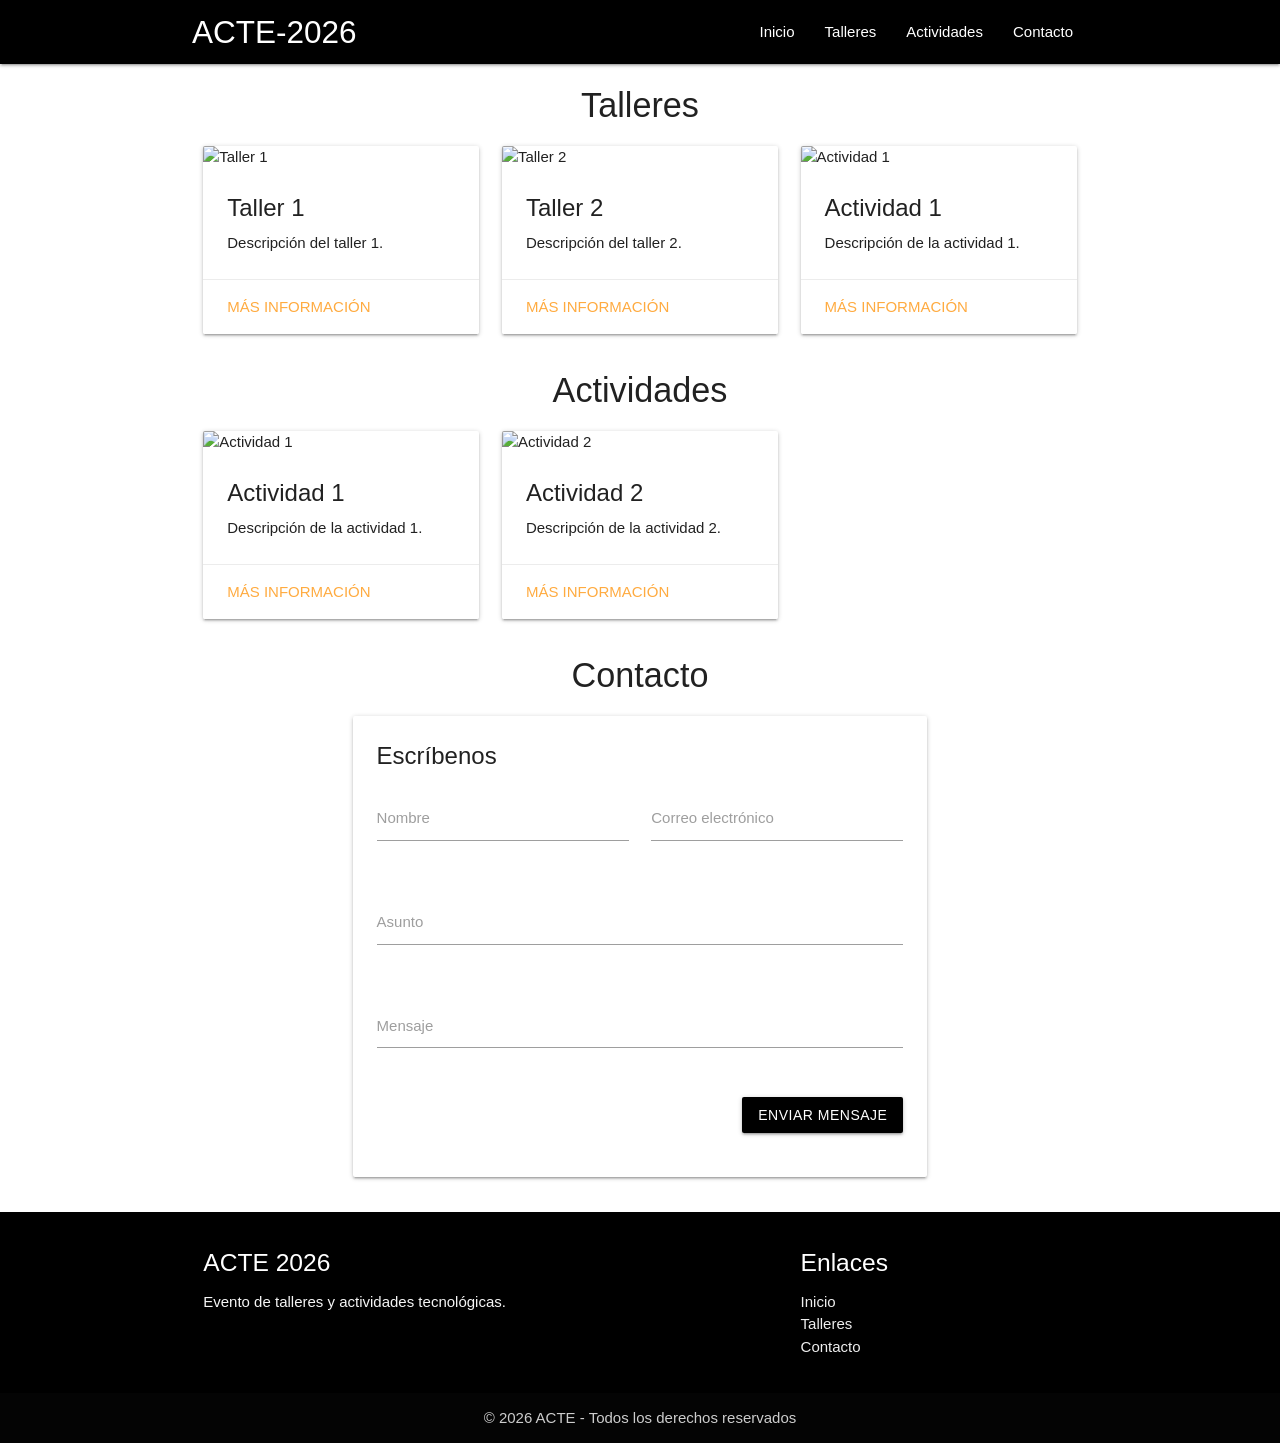
==== index.html @ 0b523ef1 "Falta Responsive" ====
<!DOCTYPE html>
<html lang="en">

<head>
    <meta charset="UTF-8">
    <meta name="viewport" content="width=device-width, initial-scale=1.0">
    <title>SitioWeb - ACTE-2026</title>

    <link rel="stylesheet" href="https://cdnjs.cloudflare.com/ajax/libs/materialize/1.0.0/css/materialize.min.css">
    <link href="https://fonts.googleapis.com/icon?family=Material+Icons" rel="stylesheet">

</head>

<body>
    <header>
        <nav>
            <div class="nav-wrapper black">
                <div class="container">
                    <a href="#" class="brand-logo">ACTE-2026</a>

                    <!-- Botón hamburguesa -->
                    <a href="#" data-target="mobile-demo" class="sidenav-trigger">
                        <i class="material-icons">menu</i>
                    </a>

                    <!-- Menú escritorio -->
                    <ul class="right hide-on-med-and-down">
                        <li><a href="#">Inicio</a></li>
                        <li><a href="#talleres">Talleres</a></li>
                        <li><a href="#actividades">Actividades</a></li>
                        <li><a href="#contacto">Contacto</a></li>
                    </ul>
                </div>
            </div>
        </nav>

        <!-- Menú hamburguesa (mobile) -->
        <ul class="sidenav" id="mobile-demo">
            <li><a href="#">Inicio</a></li>
            <li><a href="#talleres">Talleres</a></li>
            <li><a href="#actividades">Actividades</a></li>
            <li><a href="#contacto">Contacto</a></li>
        </ul>
    </header>

    <main>
        <section class="container" id="talleres">
            <h4 class="center-align">Talleres</h4>

            <div class="row">

                <div class="col s12 m6 l4">
                    <div class="card hoverable">
                        <div class="card-image">
                            <img src="https://via.placeholder.com/300x200?text=Taller+1" alt="Taller 1">
                        </div>
                        <div class="card-content">
                            <span class="card-title">Taller 1</span>
                            <p>Descripción del taller 1.</p>
                        </div>
                        <div class="card-action">
                            <a href="#">Más información</a>
                        </div>
                    </div>
                </div>

                <div class="col s12 m6 l4">
                    <div class="card hoverable">
                        <div class="card-image">
                            <img src="https://via.placeholder.com/300x200?text=Taller+2" alt="Taller 2">
                        </div>
                        <div class="card-content">
                            <span class="card-title">Taller 2</span>
                            <p>Descripción del taller 2.</p>
                        </div>
                        <div class="card-action">
                            <a href="#">Más información</a>
                        </div>
                    </div>
                </div>

                <div class="col s12 m6 l4">
                    <div class="card hoverable">
                        <div class="card-image">
                            <img src="https://via.placeholder.com/300x200?text=Actividad+1" alt="Actividad 1">
                        </div>
                        <div class="card-content">
                            <span class="card-title">Actividad 1</span>
                            <p>Descripción de la actividad 1.</p>
                        </div>
                        <div class="card-action">
                            <a href="#">Más información</a>
                        </div>
                    </div>
                </div>
            </div>
        </section>
        <section class="container" id="actividades">
            <h4 class="center-align">Actividades</h4>

            <div class="row">

                <div class="col s12 m6 l4">
                    <div class="card hoverable">
                        <div class="card-image">
                            <img src="https://via.placeholder.com/300x200?text=Actividad+1" alt="Actividad 1">
                        </div>
                        <div class="card-content">
                            <span class="card-title">Actividad 1</span>
                            <p>Descripción de la actividad 1.</p>
                        </div>
                        <div class="card-action">
                            <a href="#">Más información</a>
                        </div>
                    </div>
                </div>

                <div class="col s12 m6 l4">
                    <div class="card hoverable">
                        <div class="card-image">
                            <img src="https://via.placeholder.com/300x200?text=Actividad+2" alt="Actividad 2">
                        </div>
                        <div class="card-content">
                            <span class="card-title">Actividad 2</span>
                            <p>Descripción de la actividad 2.</p>
                        </div>
                        <div class="card-action">
                            <a href="#">Más información</a>
                        </div>
                    </div>
                </div>
            </div>
        </section>
        <section class="container" id="contacto">
            <h4 class="center-align">Contacto</h4>

            <div class="row">
                <div class="col s12 m8 offset-m2">
                    <div class="card">
                        <div class="card-content">
                            <span class="card-title">Escríbenos</span>
                            <form action="#" method="post">
                                <div class="row">
                                    <div class="input-field col s12 m6">
                                        <input id="nombre" type="text" class="validate" required>
                                        <label for="nombre">Nombre</label>
                                    </div>
                                    <div class="input-field col s12 m6">
                                        <input id="email" type="email" class="validate" required>
                                        <label for="email">Correo electrónico</label>
                                    </div>
                                </div>
                                <div class="row">
                                    <div class="input-field col s12">
                                        <input id="asunto" type="text" class="validate">
                                        <label for="asunto">Asunto</label>
                                    </div>
                                </div>
                                <div class="row">
                                    <div class="input-field col s12">
                                        <textarea id="mensaje" class="materialize-textarea" required></textarea>
                                        <label for="mensaje">Mensaje</label>
                                    </div>
                                </div>
                                <div class="row">
                                    <div class="col s12 right-align">
                                        <button class="btn black" type="submit">Enviar mensaje</button>
                                    </div>
                                </div>
                            </form>
                        </div>
                    </div>
                </div>
            </div>
        </section>
    </main>

    <footer class="page-footer black">
        <div class="container">
            <div class="row">
                <div class="col s12 m6">
                    <h5 class="white-text">ACTE 2026</h5>
                    <p class="grey-text text-lighten-4">
                        Evento de talleres y actividades tecnológicas.
                    </p>
                </div>

                <div class="col s12 m4 offset-m2">
                    <h5 class="white-text">Enlaces</h5>
                    <ul>
                        <li><a class="grey-text text-lighten-3" href="#">Inicio</a></li>
                        <li><a class="grey-text text-lighten-3" href="#">Talleres</a></li>
                        <li><a class="grey-text text-lighten-3" href="#">Contacto</a></li>
                    </ul>
                </div>
            </div>
        </div>

        <div class="footer-copyright">
            <div class="container center-align">
                © 2026 ACTE - Todos los derechos reservados
            </div>
        </div>
    </footer>


    <script src="https://cdnjs.cloudflare.com/ajax/libs/materialize/1.0.0/js/materialize.min.js"></script>

    <script>
        document.addEventListener('DOMContentLoaded', function () {

            const elems = document.querySelectorAll('.sidenav');
            const instances = M.Sidenav.init(elems, {
                edge: 'left',
                draggable: true
            });

            const links = document.querySelectorAll('.sidenav a');
            links.forEach(link => {
                link.addEventListener('click', () => {
                    const instance = M.Sidenav.getInstance(document.querySelector('.sidenav'));
                    instance.close();
                });
            });

        });
    </script>

</body>

</html>
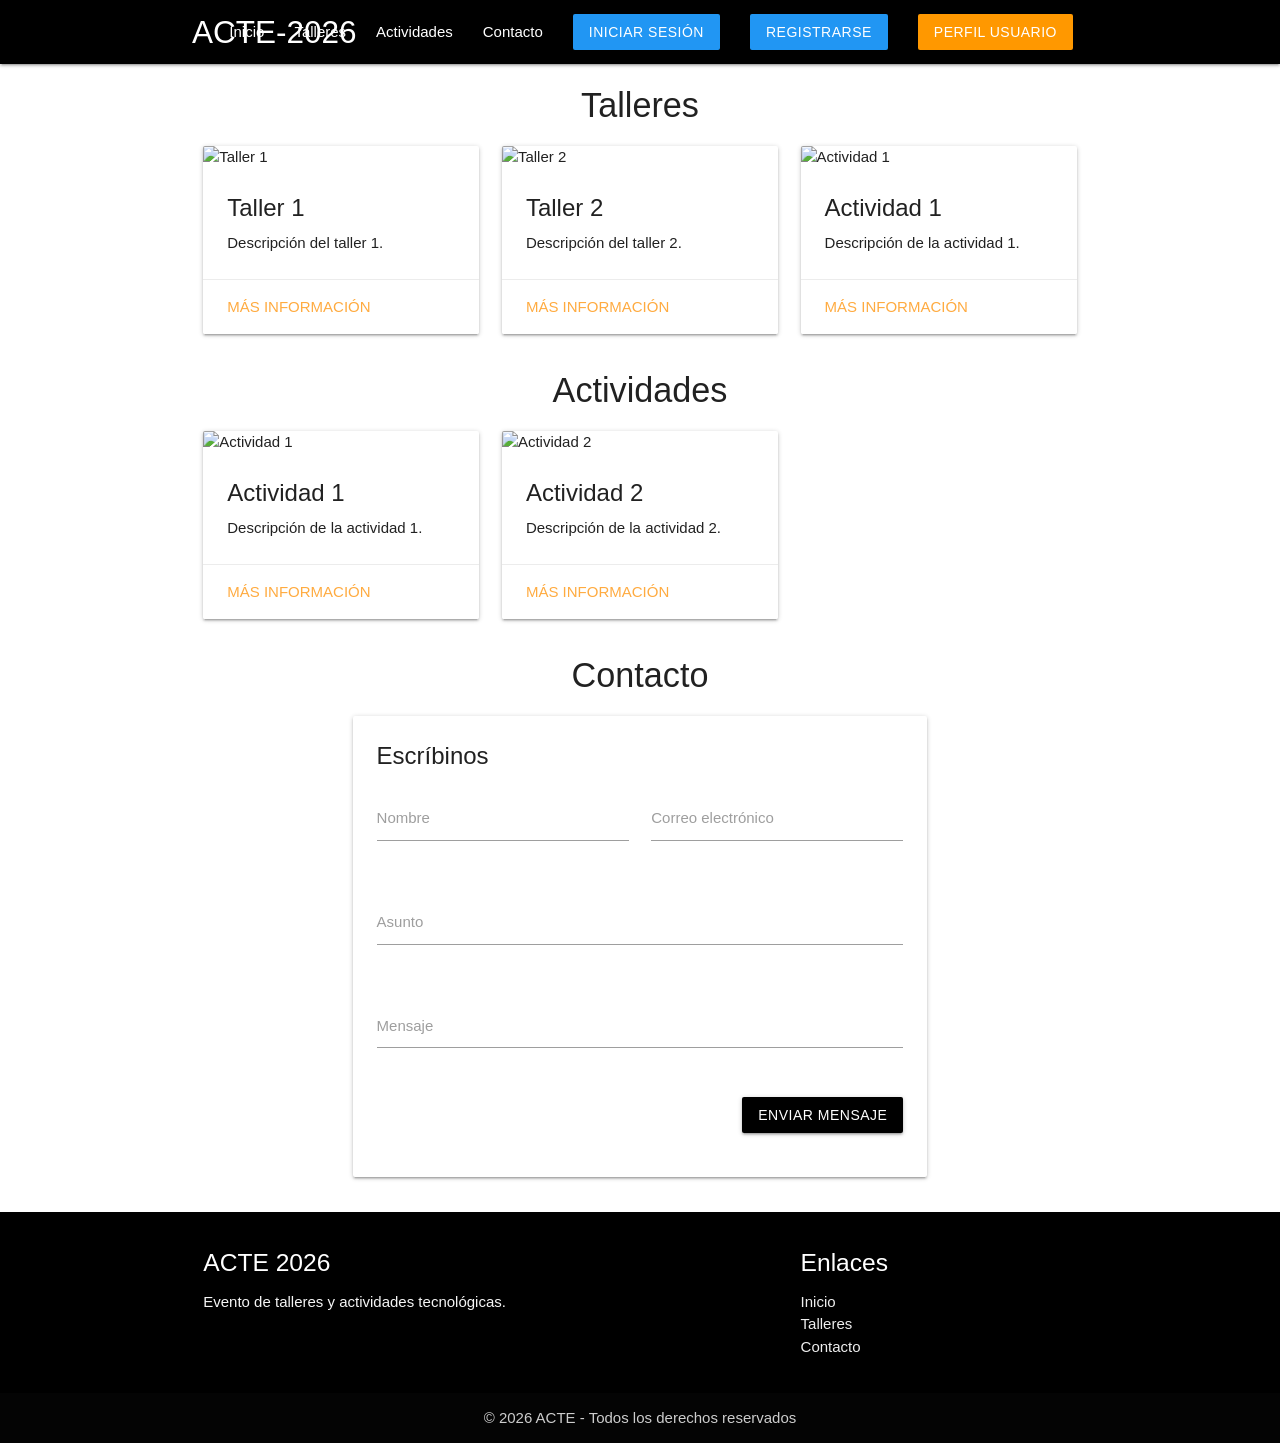
==== commit 791c8723: "Dashboard en proceso" ====
--- a/index.html
+++ b/index.html
@@ -18,33 +18,36 @@
                 <div class="container">
                     <a href="#" class="brand-logo">ACTE-2026</a>
 
-                    <!-- Botón hamburguesa -->
                     <a href="#" data-target="mobile-demo" class="sidenav-trigger">
                         <i class="material-icons">menu</i>
                     </a>
 
-                    <!-- Menú escritorio -->
                     <ul class="right hide-on-med-and-down">
                         <li><a href="#">Inicio</a></li>
                         <li><a href="#talleres">Talleres</a></li>
                         <li><a href="#actividades">Actividades</a></li>
                         <li><a href="#contacto">Contacto</a></li>
+                        <li><a class="waves-effect blue btn" href="pages/login.html">Iniciar Sesión</a></li>
+                        <li><a class="waves-effect blue btn" href="pages/registro.html">Registrarse</a></li>
+                        <li><a class="waves-effect orange btn" href="pages/dashboard.html">Perfil Usuario</a></li>
                     </ul>
                 </div>
             </div>
         </nav>
 
-        <!-- Menú hamburguesa (mobile) -->
         <ul class="sidenav" id="mobile-demo">
             <li><a href="#">Inicio</a></li>
             <li><a href="#talleres">Talleres</a></li>
             <li><a href="#actividades">Actividades</a></li>
             <li><a href="#contacto">Contacto</a></li>
+            <li><a class="waves-effect orange btn" href="pages/dashboard.html">Perfil Usuario</a></li>
+            <li><a class="waves-effect blue btn" href="pages/login.html">Iniciar Sesión</a></li>
+            <li><a class="waves-effect blue btn" href="pages/registro.html">Registrarse</a></li>
         </ul>
     </header>
 
     <main>
-        <section class="container" id="talleres">
+        <div class="container" id="talleres">
             <h4 class="center-align">Talleres</h4>
 
             <div class="row">
@@ -94,8 +97,8 @@
                     </div>
                 </div>
             </div>
-        </section>
-        <section class="container" id="actividades">
+        </div>
+        <div class="container" id="actividades">
             <h4 class="center-align">Actividades</h4>
 
             <div class="row">
@@ -130,15 +133,15 @@
                     </div>
                 </div>
             </div>
-        </section>
-        <section class="container" id="contacto">
+        </div>
+        <div class="container" id="contacto">
             <h4 class="center-align">Contacto</h4>
 
             <div class="row">
                 <div class="col s12 m8 offset-m2">
                     <div class="card">
                         <div class="card-content">
-                            <span class="card-title">Escríbenos</span>
+                            <span class="card-title">Escríbinos</span>
                             <form action="#" method="post">
                                 <div class="row">
                                     <div class="input-field col s12 m6">
@@ -172,7 +175,7 @@
                     </div>
                 </div>
             </div>
-        </section>
+        </div>
     </main>
 
     <footer class="page-footer black">
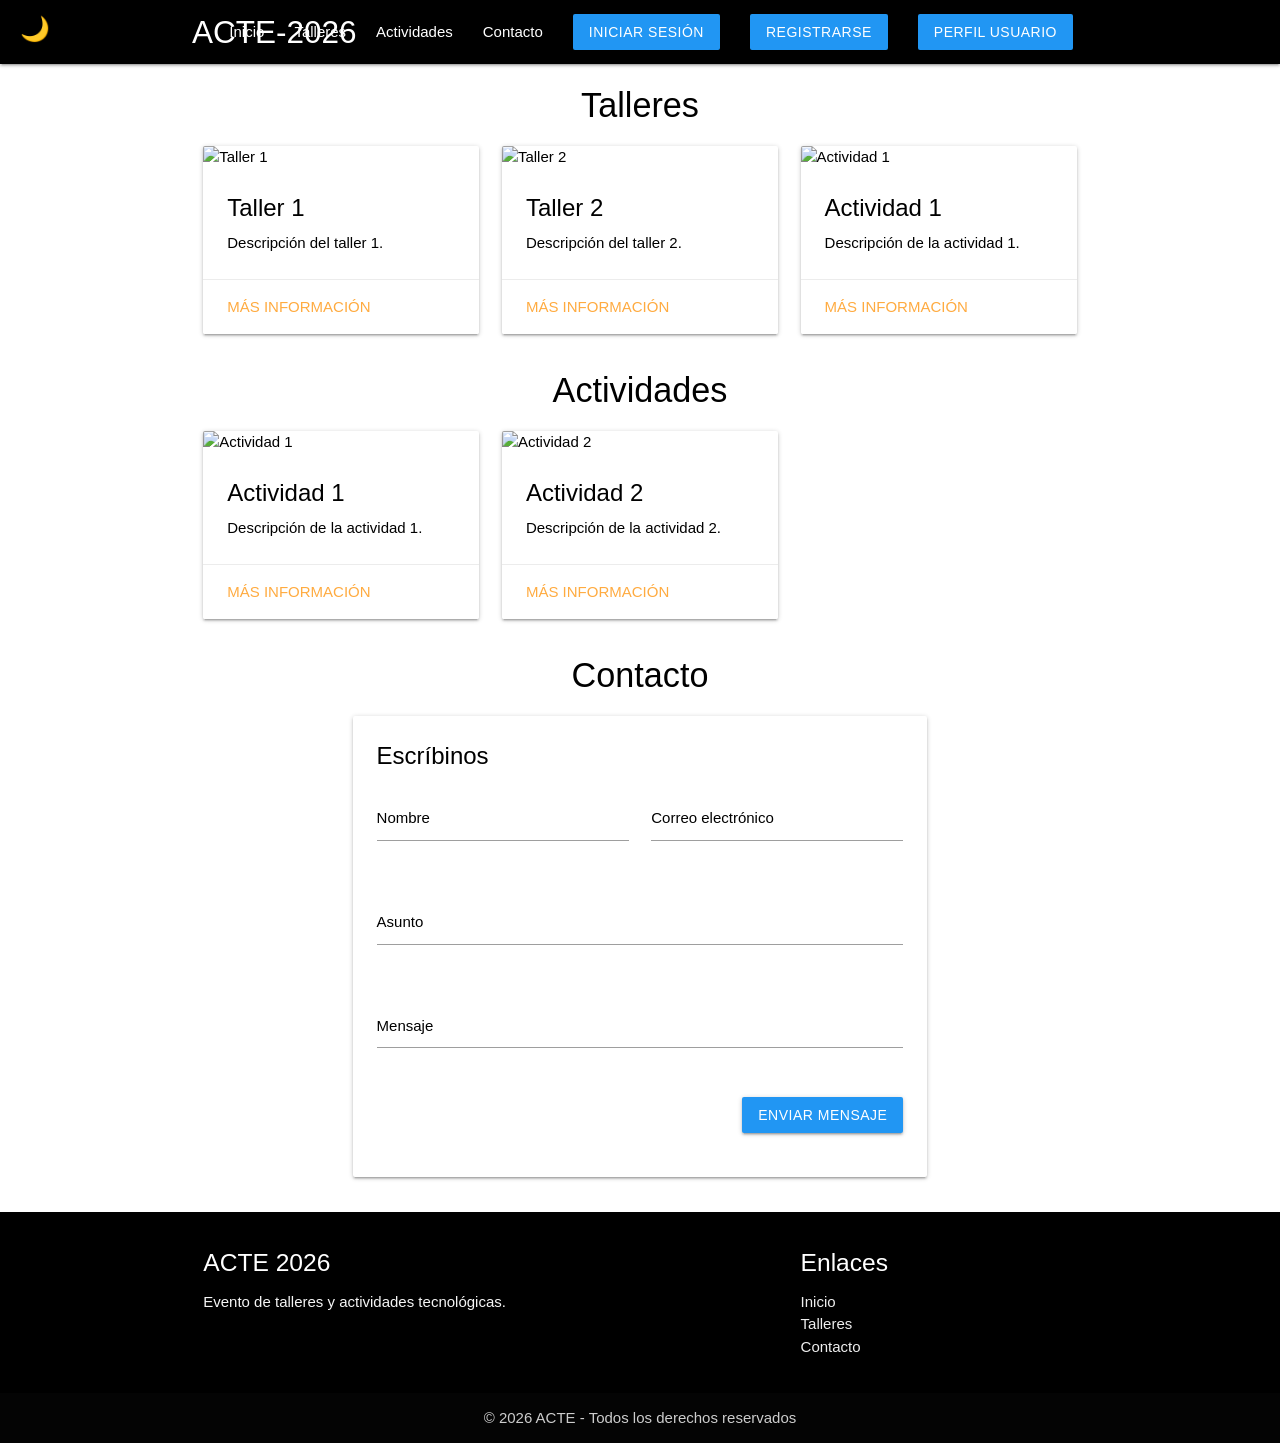
==== commit 06bdb142: "modo oscuro" ====
--- a/index.html
+++ b/index.html
@@ -8,6 +8,7 @@
 
     <link rel="stylesheet" href="https://cdnjs.cloudflare.com/ajax/libs/materialize/1.0.0/css/materialize.min.css">
     <link href="https://fonts.googleapis.com/icon?family=Material+Icons" rel="stylesheet">
+    <link rel="stylesheet" href="css/style.css">
 
 </head>
 
@@ -208,6 +209,7 @@
 
 
     <script src="https://cdnjs.cloudflare.com/ajax/libs/materialize/1.0.0/js/materialize.min.js"></script>
+    <script src="js/main.js"></script>
 
     <script>
         document.addEventListener('DOMContentLoaded', function () {
--- a/css/style.css
+++ b/css/style.css
@@ -0,0 +1,92 @@
+
+/* Variables para modo claro */
+:root {
+    --bg-color: #ffffff;
+    --text-color: #000000;
+    --nav-bg: #000000;
+    --card-bg: #ffffff;
+    --btn-bg: #2196f3;
+}
+
+/* Modo oscuro */
+.dark-mode {
+    --bg-color: #121212;
+    --text-color: #ffffff;
+    --nav-bg: #1e1e1e;
+    --card-bg: #1e1e1e;
+    --btn-bg: #bb86fc;
+}
+
+body {
+    background-color: var(--bg-color);
+    color: var(--text-color);
+    transition: background-color 0.3s, color 0.3s;
+}
+
+nav .nav-wrapper {
+    background-color: var(--nav-bg) !important;
+}
+
+.card {
+    background-color: var(--card-bg) !important;
+    color: var(--text-color) !important;
+}
+
+.btn {
+    background-color: var(--btn-bg) !important;
+}
+
+.card-panel {
+    background-color: var(--card-bg) !important;
+    color: var(--text-color) !important;
+}
+
+.material-icons {
+    color: var(--text-color) !important;
+}
+
+.input-field label {
+    color: var(--text-color) !important;
+}
+
+input[type=text],
+input[type=email],
+input[type=password] {
+    color: var(--text-color) !important;
+    background-color: var(--bg-color) !important;
+}
+
+input[type=text]:focus,
+input[type=email]:focus,
+input[type=password]:focus {
+    border-bottom-color: var(--btn-bg) !important;
+    box-shadow: 0 1px 0 0 var(--btn-bg) !important;
+}
+
+.toggle-btn {
+    background: rgba(0, 0, 0, 0.1);
+    border: none;
+    color: var(--text-color);
+    font-size: 24px;
+    cursor: pointer;
+    margin-left: 10px;
+    padding: 10px;
+    border-radius: 50%;
+    transition: background-color 0.3s, color 0.3s;
+}
+
+.dark-mode .toggle-btn {
+    background: rgba(255, 255, 255, 0.1);
+}
+
+.toggle-btn:hover {
+    background: rgba(0, 0, 0, 0.2);
+}
+
+.dark-mode .toggle-btn:hover {
+    background: rgba(255, 255, 255, 0.2);
+}
+
+#scroll{
+    scroll-behavior: smooth;
+}
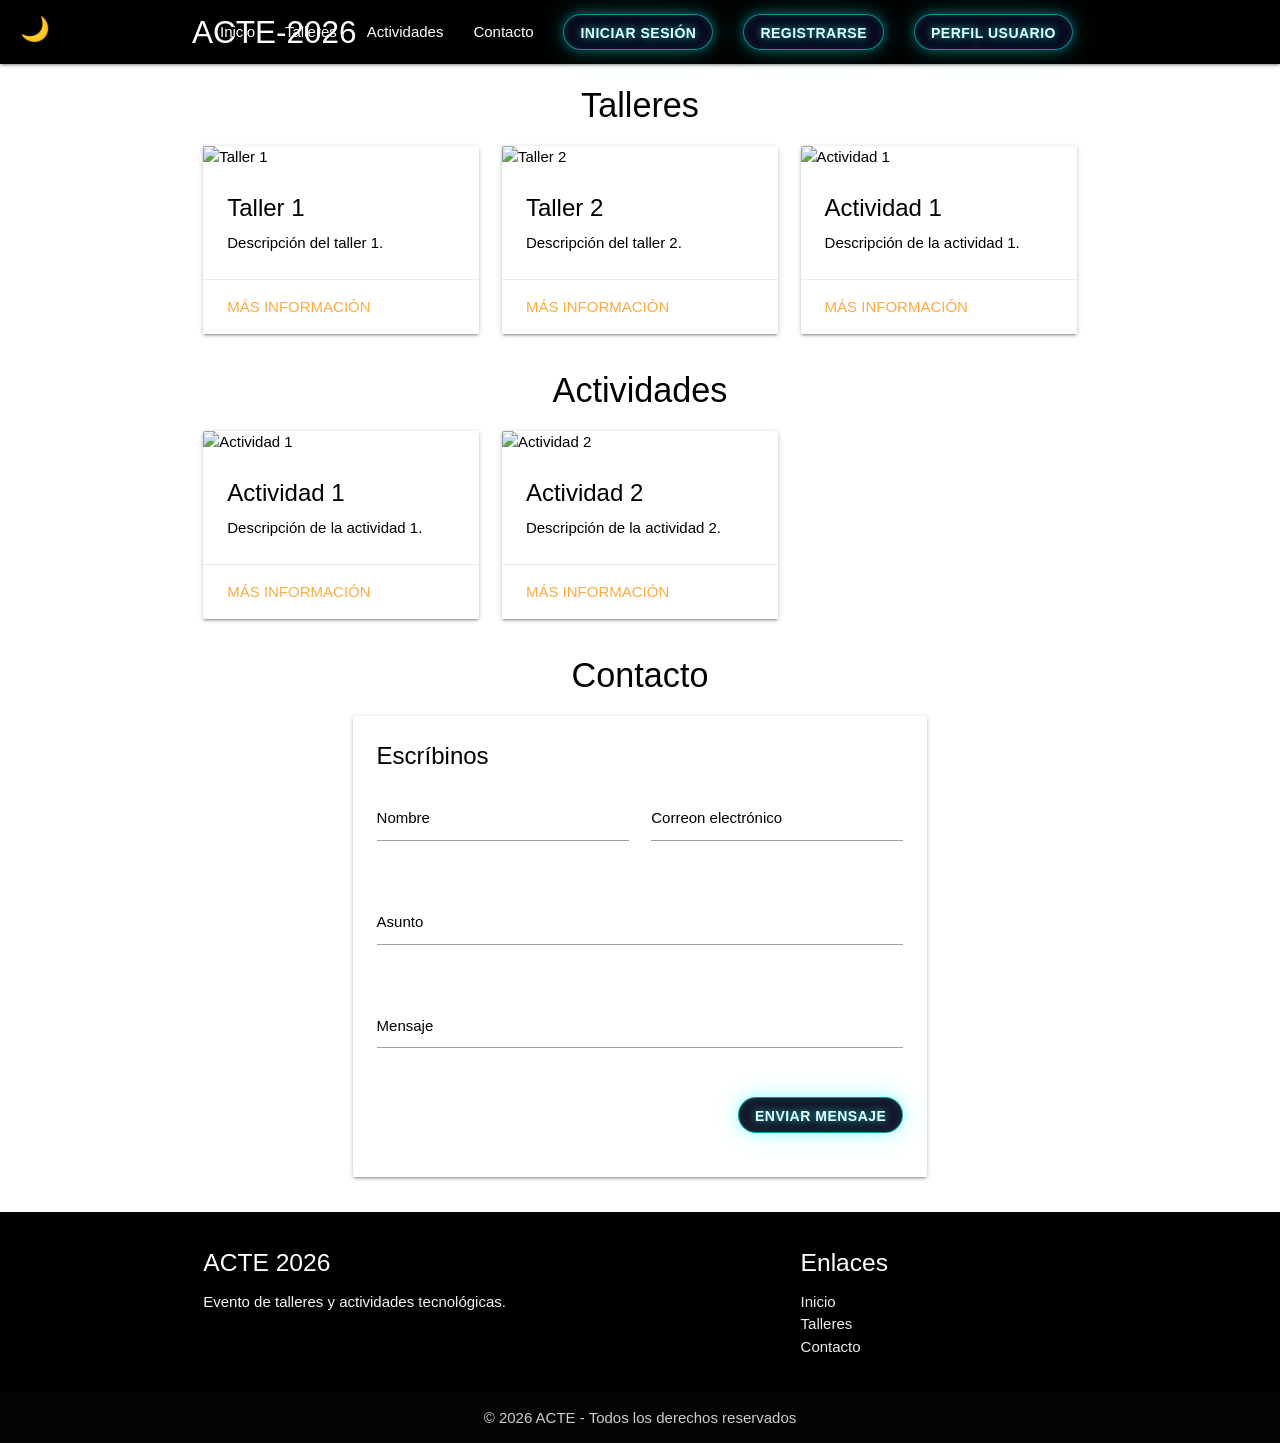
==== commit 19191feb: "|" ====
--- a/index.html
+++ b/index.html
@@ -28,9 +28,9 @@
                         <li><a href="#talleres">Talleres</a></li>
                         <li><a href="#actividades">Actividades</a></li>
                         <li><a href="#contacto">Contacto</a></li>
-                        <li><a class="waves-effect blue btn" href="pages/login.html">Iniciar Sesión</a></li>
-                        <li><a class="waves-effect blue btn" href="pages/registro.html">Registrarse</a></li>
-                        <li><a class="waves-effect orange btn" href="pages/dashboard.html">Perfil Usuario</a></li>
+                        <li><a class="waves-effect blue btn neon-btn" href="pages/login.html">Iniciar Sesión</a></li>
+                        <li><a class="waves-effect blue btn neon-btn" href="pages/registro.html">Registrarse</a></li>
+                        <li><a class="waves-effect orange btn neon-btn" href="pages/dashboard.php">Perfil Usuario</a></li>
                     </ul>
                 </div>
             </div>
@@ -41,9 +41,9 @@
             <li><a href="#talleres">Talleres</a></li>
             <li><a href="#actividades">Actividades</a></li>
             <li><a href="#contacto">Contacto</a></li>
-            <li><a class="waves-effect orange btn" href="pages/dashboard.html">Perfil Usuario</a></li>
-            <li><a class="waves-effect blue btn" href="pages/login.html">Iniciar Sesión</a></li>
-            <li><a class="waves-effect blue btn" href="pages/registro.html">Registrarse</a></li>
+            <li><a class="waves-effect orange btn neon-btn" href="pages/dashboard.php">Perfil Usuario</a></li>
+            <li><a class="waves-effect blue btn neon-btn" href="pages/login.html">Iniciar Sesión</a></li>
+            <li><a class="waves-effect blue btn neon-btn" href="pages/registro.html">Registrarse</a></li>
         </ul>
     </header>
 
@@ -151,7 +151,7 @@
                                     </div>
                                     <div class="input-field col s12 m6">
                                         <input id="email" type="email" class="validate" required>
-                                        <label for="email">Correo electrónico</label>
+                                        <label for="email">Correon electrónico</label>
                                     </div>
                                 </div>
                                 <div class="row">
@@ -168,7 +168,7 @@
                                 </div>
                                 <div class="row">
                                     <div class="col s12 right-align">
-                                        <button class="btn black" type="submit">Enviar mensaje</button>
+                                        <button class="btn black neon-btn" type="submit">Enviar mensaje</button>
                                     </div>
                                 </div>
                             </form>
--- a/css/style.css
+++ b/css/style.css
@@ -89,4 +89,38 @@
 
 #scroll{
     scroll-behavior: smooth;
-}+}
+
+.neon-btn {
+    border-radius: 999px;
+    background: rgba(10, 10, 30, 0.95) !important;
+    color: #e7ffff !important;
+    border: 1px solid rgba(0, 255, 255, 0.55) !important;
+    box-shadow:
+        0 0 12px rgba(0, 255, 255, 0.35),
+        0 0 32px rgba(0, 255, 255, 0.18),
+        inset 0 0 8px rgba(0, 255, 255, 0.12);
+    text-shadow: 0 0 8px rgba(0, 255, 255, 0.8);
+    transition: transform 0.2s ease, box-shadow 0.2s ease, border-color 0.2s ease;
+}
+
+.neon-btn:hover,
+.neon-btn:focus {
+    transform: translateY(-1px);
+    box-shadow:
+        0 0 18px rgba(0, 255, 255, 0.75),
+        0 0 44px rgba(0, 255, 255, 0.35),
+        inset 0 0 10px rgba(0, 255, 255, 0.2);
+    border-color: rgba(0, 255, 255, 0.85) !important;
+}
+
+.neon-btn:active {
+    transform: translateY(1px);
+    box-shadow:
+        inset 0 0 10px rgba(0, 255, 255, 0.55),
+        0 0 20px rgba(0, 255, 255, 0.22);
+}
+
+.btn.neon-btn {
+    font-weight: 700;
+}
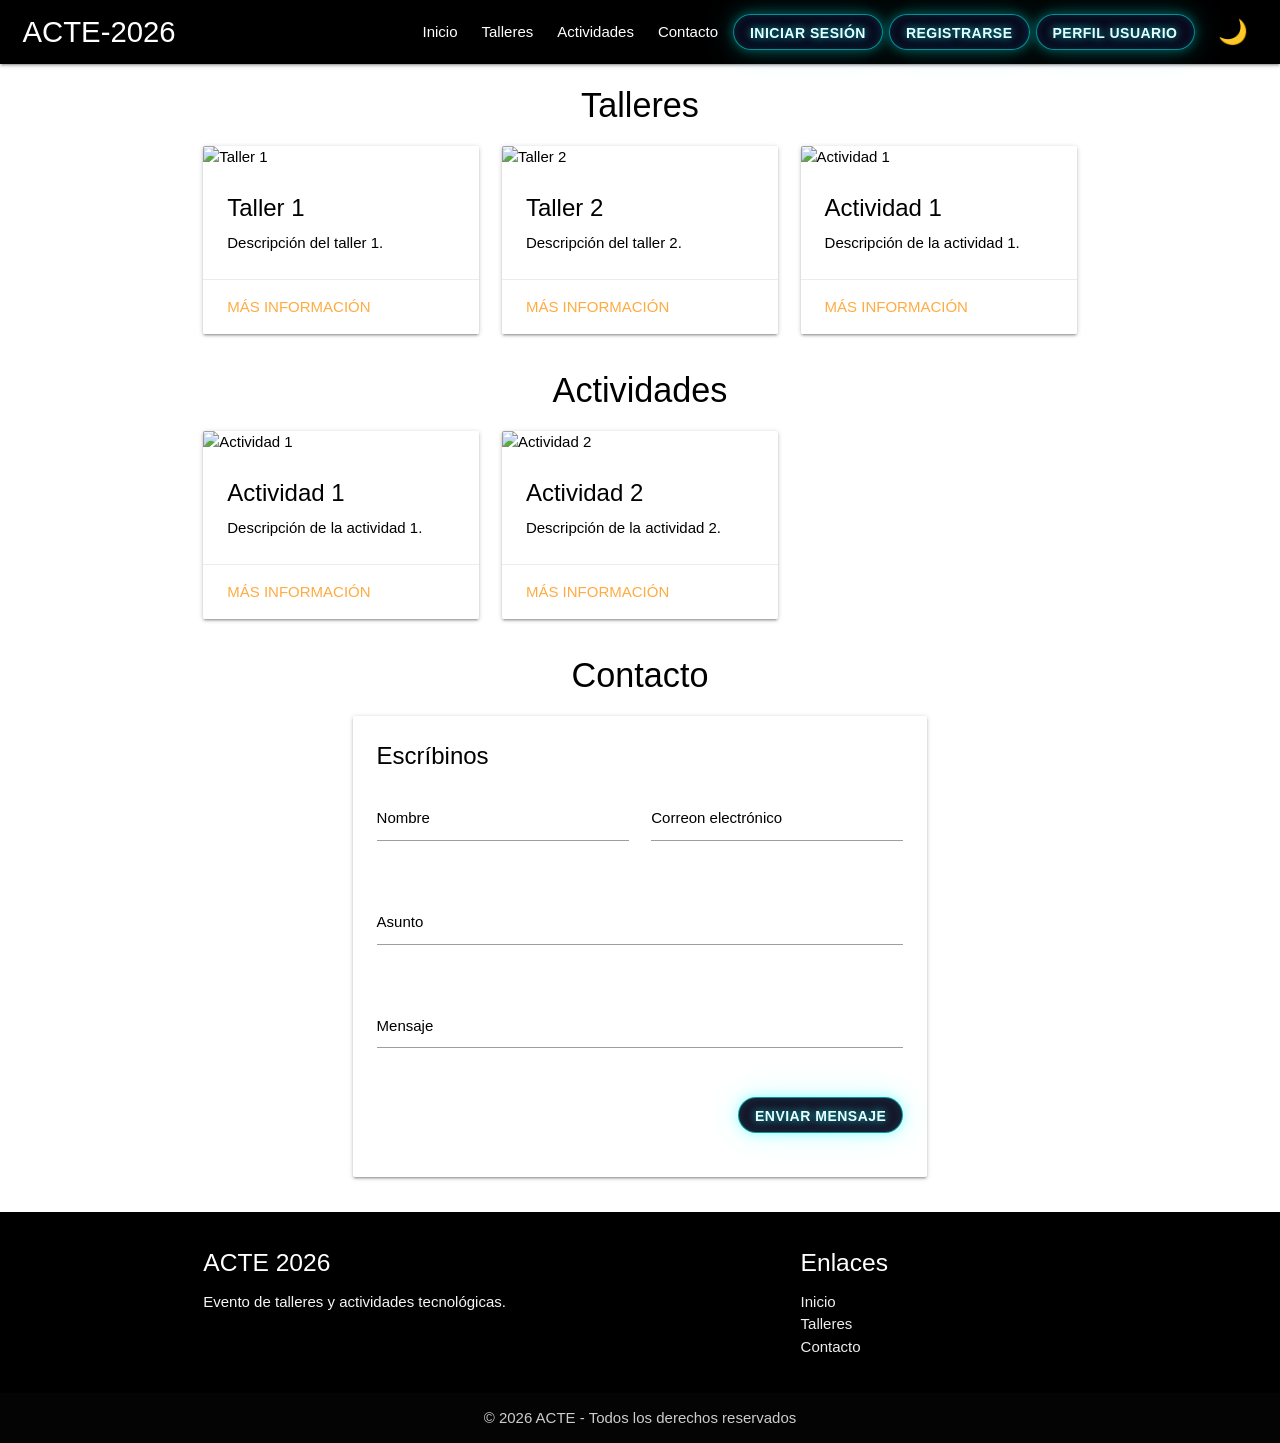
==== commit ee377842: "Correciones" ====
--- a/index.html
+++ b/index.html
@@ -19,7 +19,7 @@
                 <div class="container">
                     <a href="#" class="brand-logo">ACTE-2026</a>
 
-                    <a href="#" data-target="mobile-demo" class="sidenav-trigger">
+                    <a href="#" data-target="mobile-demo" class="sidenav-trigger hide-on-large-only">
                         <i class="material-icons">menu</i>
                     </a>
 
--- a/css/style.css
+++ b/css/style.css
@@ -25,6 +25,87 @@
 
 nav .nav-wrapper {
     background-color: var(--nav-bg) !important;
+    padding-left: clamp(0.75rem, 2.5vw, 1.5rem);
+    padding-right: clamp(0.75rem, 2.5vw, 1.5rem);
+    box-sizing: border-box;
+}
+
+/* Navbar desktop: una sola línea sin solapar logo (Materialize usa brand-logo absoluto + ul flotada) */
+@media only screen and (min-width: 993px) {
+    nav .nav-wrapper {
+        display: flex;
+        align-items: center;
+        flex-wrap: nowrap;
+    }
+
+    nav .nav-wrapper > .container {
+        flex: 1 1 auto;
+        min-width: 0;
+        display: flex;
+        align-items: center;
+        flex-wrap: nowrap;
+    }
+
+    nav .brand-logo {
+        position: relative;
+        left: auto;
+        top: auto;
+        transform: none;
+        flex: 0 0 auto;
+        margin-right: 0.5rem;
+        line-height: 1.25;
+        height: auto;
+        padding: 0;
+        font-size: clamp(1.35rem, 1.1rem + 1vw, 2.1rem);
+    }
+
+    nav .nav-wrapper .container > ul.right.hide-on-med-and-down {
+        float: none;
+        display: flex;
+        flex-wrap: nowrap;
+        align-items: center;
+        justify-content: flex-end;
+        flex: 1 1 auto;
+        min-width: 0;
+        margin-left: auto;
+        height: auto;
+        line-height: normal;
+    }
+
+    nav .nav-wrapper .container > ul.right.hide-on-med-and-down > li {
+        float: none;
+    }
+
+    nav .nav-wrapper .container > ul.right.hide-on-med-and-down > li > a:not(.btn) {
+        display: inline-flex;
+        align-items: center;
+        line-height: 1.2;
+        padding: 0 12px;
+        white-space: nowrap;
+    }
+
+    nav .nav-wrapper .container > ul.right.hide-on-med-and-down > li > a.btn {
+        margin: 0 3px;
+    }
+}
+
+/* Ajuste extra en anchuras “large” estrechas (p. ej. 1024px): texto y botones más compactos */
+@media only screen and (min-width: 993px) and (max-width: 1264px) {
+    nav .nav-wrapper .container > ul.right.hide-on-med-and-down > li > a:not(.btn) {
+        font-size: 0.88rem;
+        padding: 0 8px;
+    }
+
+    nav .nav-wrapper .container > ul.right.hide-on-med-and-down > li > a.btn {
+        font-size: 0.68rem;
+        padding: 0 10px;
+        height: 30px;
+        line-height: 30px;
+    }
+}
+
+nav .nav-wrapper > .toggle-btn {
+    flex-shrink: 0;
 }
 
 .card {
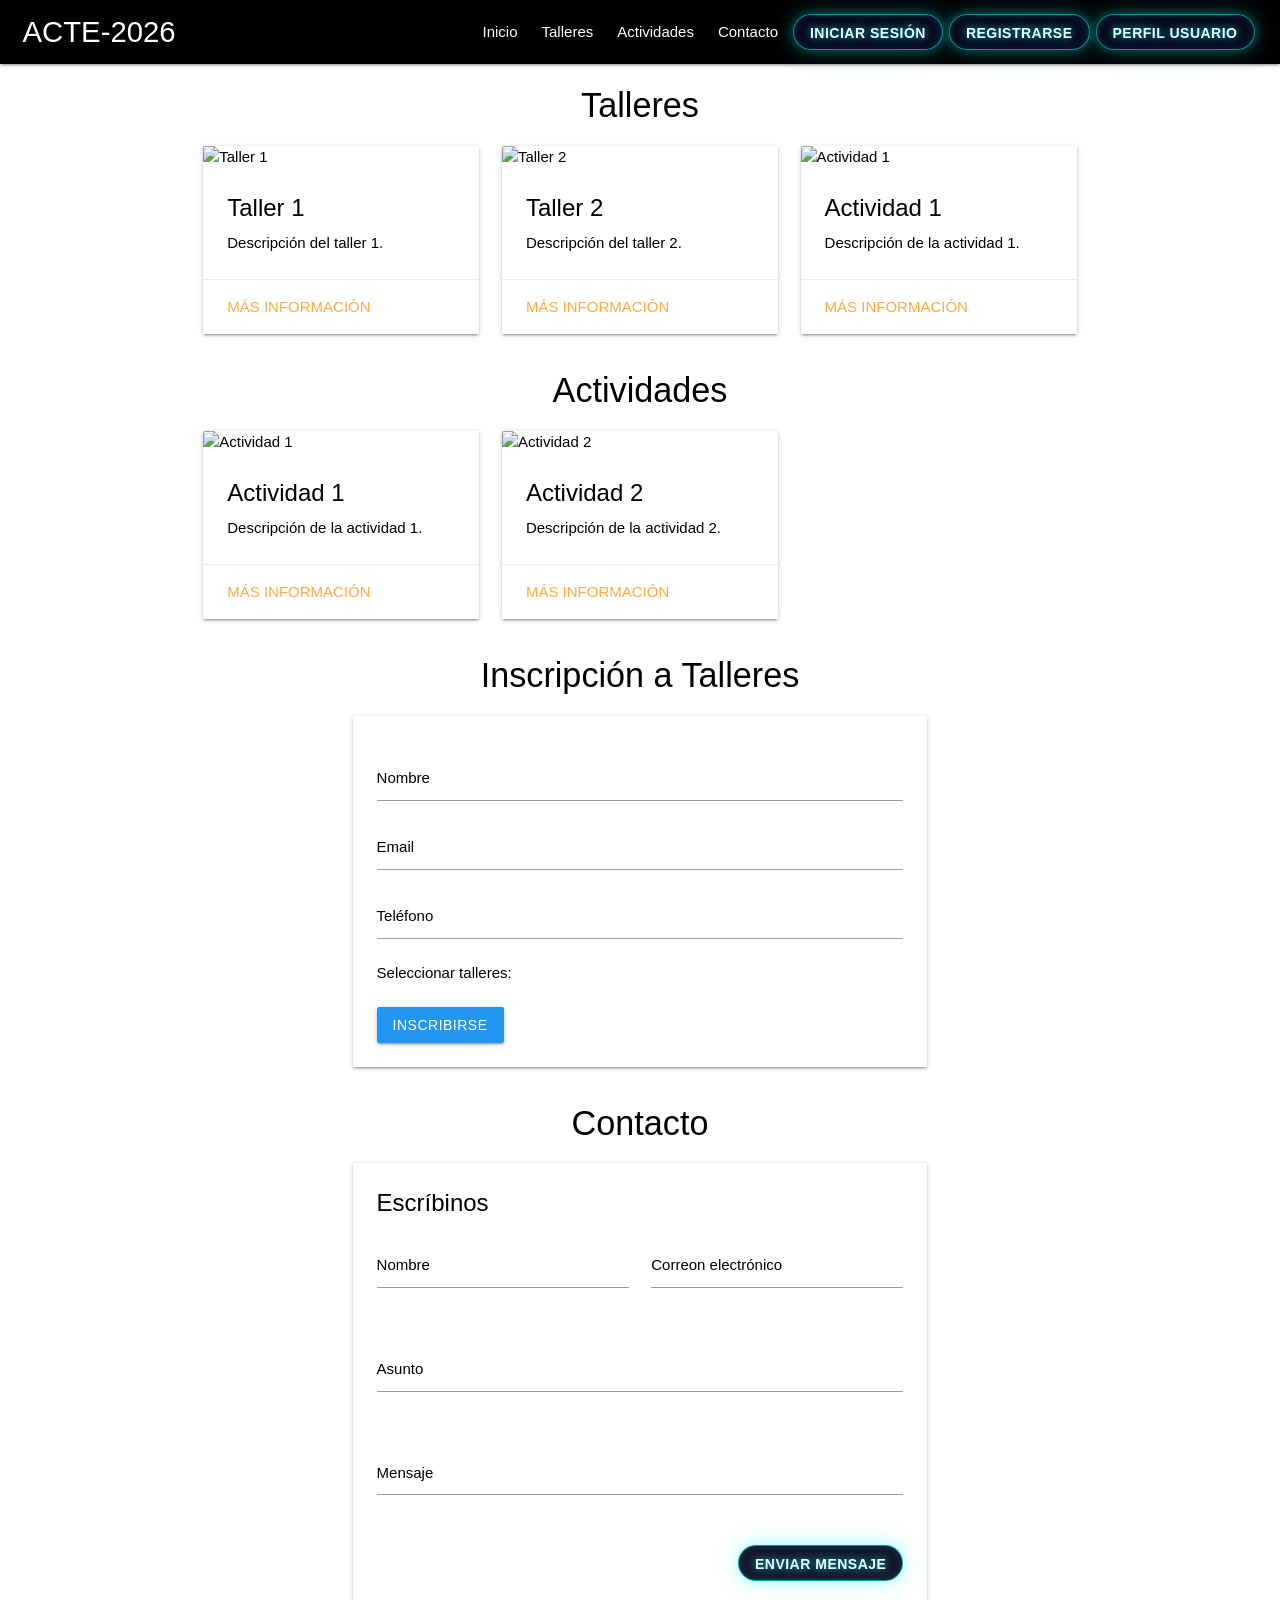
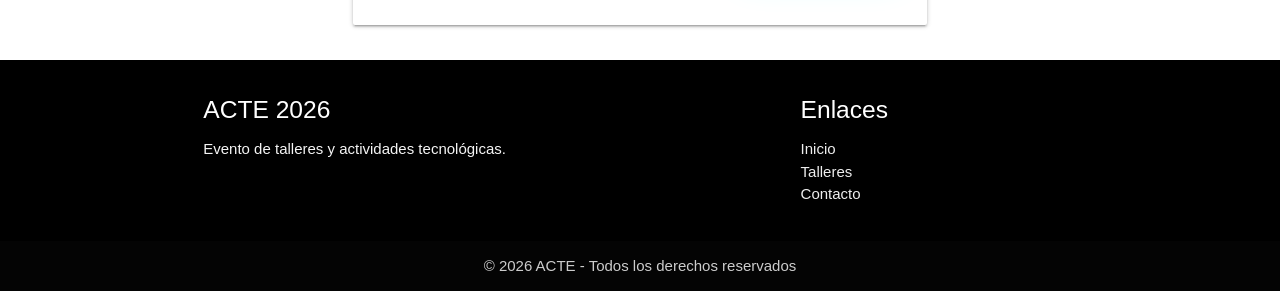
==== commit 209727cf: "Formulario con IndexDB" ====
--- a/index.html
+++ b/index.html
@@ -135,6 +135,50 @@
                 </div>
             </div>
         </div>
+
+        <div class="container" id="inscripcion">
+            <h4 class="center-align">Inscripción a Talleres</h4>
+
+            <div class="row">
+                <div class="col s12 m8 offset-m2">
+                    <div class="card">
+                        <div class="card-content">
+
+                            <form id="formInscripcion">
+
+                                <div class="input-field">
+                                    <input type="text" id="ins_nombre" required>
+                                    <label>Nombre</label>
+                                </div>
+
+                                <div class="input-field">
+                                    <input type="email" id="ins_email" required>
+                                    <label>Email</label>
+                                </div>
+
+                                <div class="input-field">
+                                    <input type="text" id="ins_telefono" required>
+                                    <label>Teléfono</label>
+                                </div>
+
+                                <p><strong>Seleccionar talleres:</strong></p>
+
+                                <div id="listaTalleres"></div>
+
+                                <br>
+
+                                <button class="btn green" type="submit">
+                                    Inscribirse
+                                </button>
+
+                            </form>
+
+                        </div>
+                    </div>
+                </div>
+            </div>
+        </div>
+
         <div class="container" id="contacto">
             <h4 class="center-align">Contacto</h4>
 
--- a/css/style.css
+++ b/css/style.css
@@ -104,7 +104,29 @@
     }
 }
 
-nav .nav-wrapper > .toggle-btn {
+/* Tema: dentro del sidenav (móvil / tablet) */
+.sidenav .toggle-btn--sidenav {
+    width: 100%;
+    margin: 0;
+    border-radius: 0;
+    text-align: left;
+    padding: 0 32px;
+    height: 48px;
+    font-size: 1.25rem;
+    display: flex;
+    align-items: center;
+    box-sizing: border-box;
+}
+
+.sidenav .toggle-btn--sidenav:hover {
+    background: rgba(0, 0, 0, 0.06);
+}
+
+.dark-mode .sidenav .toggle-btn--sidenav:hover {
+    background: rgba(255, 255, 255, 0.06);
+}
+
+.toggle-btn--floating {
     flex-shrink: 0;
 }
 
@@ -124,6 +146,11 @@
 
 .material-icons {
     color: var(--text-color) !important;
+}
+
+/* Barra siempre oscura: los Material Icons deben contrastar (evita menú invisible en modo claro) */
+nav .nav-wrapper .material-icons {
+    color: #ffffff !important;
 }
 
 .input-field label {
